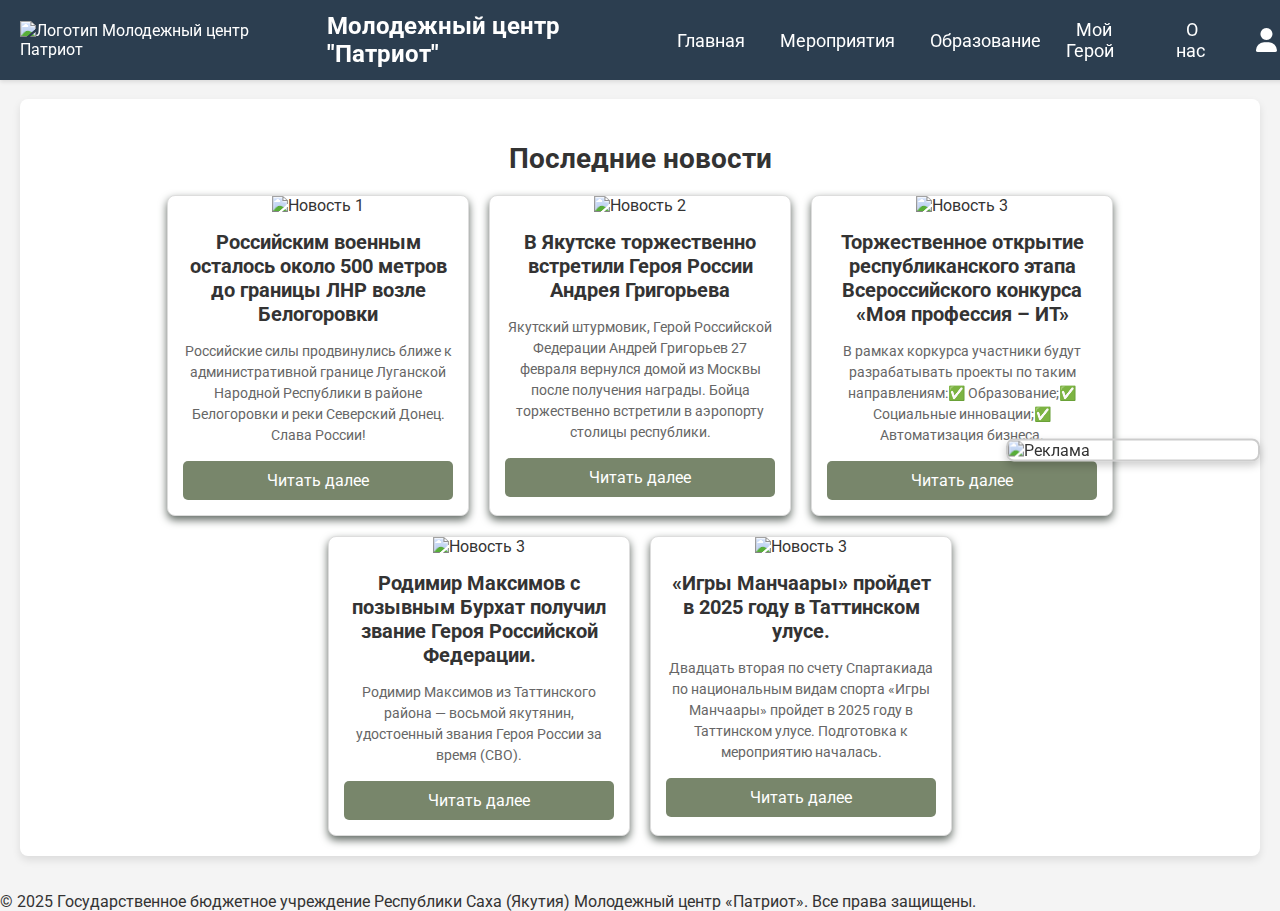
==== index.html @ aa693947 "Add files via upload" ====
<!DOCTYPE html>
<html lang="ru">
<head>
    <meta charset="UTF-8">
    <meta name="viewport" content="width=device-width, initial-scale=1.0">
    <title>Главная</title>
    <link href="https://fonts.googleapis.com/css2?family=Roboto:wght@400;700&display=swap" rel="stylesheet">
    <link rel="stylesheet" href="https://cdnjs.cloudflare.com/ajax/libs/font-awesome/6.0.0/css/all.min.css">
    <link rel="stylesheet" href="styles.css">
</head>
<body>
    <header>
        <div class="logo">
            <img src="images/logo.png" alt="Логотип Молодежный центр Патриот">
        </div>
        <h1 >Молодежный центр "Патриот"</h1>
        <nav>
            <ul>
                <li><a href="index.html">Главная</a></li>
                <li><a href="discussions.html">Мероприятия</a></li>
                <li><a href="quizzes.html">Образование</a></li>
                <li><a href="geroy.html">Мой Герой</a></li>
                <li><a href="onas.html">О нас</a></li>
                <button id="profileButton" class="profile-button">
                        <i class="fas fa-user"></i>
                    </button>
                    <a>ㅤ</a>

            </ul>
        </nav>
    </header>

    <div class="banner">
        <img src="images/banner.jpg" alt="Знамя Победы">
    </div>

    <main>
        <section class="news-section">
            <h2>Последние новости</h2>
            <div class="news-container">
                <!-- Новость 1 -->
                <div class="news-card">
                    <img src="images/img1.jpg" alt="Новость 1">
                    <h3>Российским военным осталось около 500 метров до границы ЛНР возле Белогоровки</h3>
                    <p>Российские силы продвинулись ближе к административной границе Луганской Народной Республики в районе Белогоровки и реки Северский Донец. Слава России!</p>
                    <a href="#" class="read-more" data-news-id="1">Читать далее</a>
                </div>

                <!-- Новость 2 -->
                <div class="news-card">
                    <img src="images/img2.jpg" alt="Новость 2">
                    <h3>В Якутске торжественно встретили Героя России Андрея Григорьева</h3>
                    <p>Якутский штурмовик, Герой Российской Федерации Андрей Григорьев 27 февраля вернулся домой из Москвы после получения награды. Бойца торжественно встретили в аэропорту столицы республики.</p>
                    <a href="#" class="read-more" data-news-id="2">Читать далее</a>
                </div>

                <!-- Новость 3 -->
                <div class="news-card">
                    <img src="images/img3.jpg" alt="Новость 3">
                    <h3>Торжественное открытие республиканского этапа Всероссийского конкурса «Моя профессия – ИТ»</h3>
                    <p>В рамках коркурса участники будут разрабатывать проекты по таким направлениям:✅ Образование;✅ Социальные инновации;✅ Автоматизация бизнеса.</p>
                    <a href="#" class="read-more" data-news-id="3">Читать далее</a>
                </div>

                <!-- Новость 4 -->
                <div class="news-card">
                    <img src="images/img4.jpg" alt="Новость 3">
                    <h3>Родимир Максимов с позывным Бурхат получил звание Героя Российской Федерации.</h3>
                    <p>Родимир Максимов из Таттинского района — восьмой якутянин, удостоенный звания Героя России за время (СВО).</p>
                    <a href="#" class="read-more" data-news-id="4">Читать далее</a>
                </div>

                <!-- Новость 5 -->
                <div class="news-card">
                    <img src="images/img5.jpg" alt="Новость 3">
                    <h3>«Игры Манчаары» пройдет в 2025 году в Таттинском улусе.</h3>
                    <p>Двадцать вторая по счету Спартакиада по национальным видам спорта «Игры Манчаары» пройдет в 2025 году в Таттинском улусе. Подготовка к мероприятию началась.</p>
                    <a href="#" class="read-more" data-news-id="5">Читать далее</a>
                </div>
            </div>
        </section>
    </main>

    <div id="newsModal" class="modal">
        <div class="modal-content">
            <span class="close-button">&times;</span>
            <h2 id="modalTitle"></h2>
            <img id="modalImage" src="" alt="" style="width: 100%; height: auto; border-radius: 8px; margin-bottom: 20px;">
            <p id="modalDescription"></p>
        </div>
    </div>



        <p>&copy; 2025 Государственное бюджетное учреждение Республики Саха (Якутия) Молодежный центр «Патриот». Все права защищены.</p>
   
    <div id="ad-banner">
        <img src="images/adbanner.jpg" alt="Реклама">
    </div>

    <script src="scripts.js"></script>
</body>
</html>
---- styles.css ----
html, body {
    height: 100%;
    margin: 0;
    padding: 0;
    font-family: Arial, sans-serif;
    background-color: #f4f4f4;
    color: #333;
}

body {
    display: flex;
    flex-direction: column;
}

header {
    position: fixed;
    top: 0;
    left: 0;
    width: 100%;
    height: 60px;
    background-color: #2c3e50;
    box-shadow: 0 2px 4px rgba(0, 0, 0, 0.1);
    padding: 10px 20px;
    display: flex;
    align-items: center;
    justify-content: space-between;
    z-index: 1000;
}

.logo {
    margin-right: 20px;
}

.logo img {
    max-height: 50px;
    width: auto;
}

header h1 {
    margin: 0;
    font-size: 24px;
    flex-grow: 1;
    text-align: left; /* Заголовок выровнен по левому краю */
    color: #fff;
    margin-left: 20px; /* Отступ слева для заголовка */
}

nav ul {
    display: flex;
    list-style: none;
    margin: 0;
    padding: 0;
    gap: 15px;
}

nav ul li {
    display: inline-block;
}

nav ul li a {
    color: #fff;
    text-decoration: none;
    font-size: 18px;
    padding: 5px 10px;
    transition: background-color 0.3s;
}

nav ul li a:hover {
    background-color: rgba(255, 255, 255, 0.2);
    border-radius: 5px;
}

.profile-button {
    background: none;
    border: none;
    cursor: pointer;
    font-size: 1.5rem;
    color: #fff;
    padding: 0.5rem;
    display: flex;
    align-items: center;
    justify-content: center;
    transition: color 0.3s ease;
}

.profile-button:hover {
    color: #007bff;
}

/* Main content */
main {
    padding-top: 80px; /* Отступ сверху для header */
    padding-bottom: 60px; /* Отступ снизу для footer */
    flex: 1;
}

/* Footer */
footer {
    position: fixed;
    bottom: 0;
    left: 0;
    width: 100%;
    height: 60px;
    background-color: #333;
    color: #fff;
    text-align: center;
    padding: 10px 0;
    z-index: 1000;
}

.banner {
    width: 100%; 
    text-align: center; 
    margin-top: 60px; 
}

.banner img {
    width: 100%; 
    height: auto;
    max-height: 300px; 
    object-fit: cover; 
}

/* Стили для секций */
.news-section, .events-section, .about-section, .quiz-section, .hero-section {
    padding: 20px;
    max-width: 1200px;
    margin: 0 auto;
    background-color: #fff;
    border-radius: 8px;
    box-shadow: 0 4px 8px rgba(0, 0, 0, 0.1);
}

.news-section h2, .events-section h2, .about-section h2, .quiz-section h2, .hero-section h2 {
    text-align: center;
    font-size: 28px;
    margin-bottom: 20px;
    color: #333;
}

/* Стили для карточек */
.news-container, .events-container, .hero-list {
    display: flex;
    flex-wrap: wrap;
    gap: 20px;
    justify-content: center;
}

.news-card, .event-card, .hero-card {
    background-color: #fff;
    border: 1px solid #ddd;
    border-radius: 8px;
    overflow: hidden;
    width: 300px;
    box-shadow: 0 4px 8px rgba(97, 105, 99, 100);
    transition: transform 0.3s, box-shadow 0.3s;
}

.news-card:hover, .event-card:hover, .hero-card:hover {
    transform: translateY(-5px);
    box-shadow: 0 8px 16px rgba(97, 105, 99, 100);
}

.news-card img, .event-card img, .hero-card img {
    width: 100%;
    height: 200px;
    object-fit: cover;
}

.news-card h3, .event-card h3, .hero-card h3 {
    font-size: 20px;
    margin: 15px;
    color: #333;
}

.news-card p, .event-card p, .hero-card p {
    font-size: 14px;
    margin: 0 15px 15px;
    color: #666;
    line-height: 1.5;
}

.news-card a, .event-card a {
    display: block;
    text-align: center;
    margin: 15px;
    padding: 10px;
    background-color: #78866b;
    color: #fff;
    text-decoration: none;
    border-radius: 5px;
    transition: background-color 0.3s;
}

.news-card a:hover, .event-card a:hover {
    background-color: #5a6650;
}

/* Рекламный баннер */
#ad-banner {
    position: fixed;
    top: 50%;
    right: 20px;
    transform: translateY(-50%);
    width: 250px;
    z-index: 1000;
    cursor: pointer;
    border: 2px solid #ccc;
    border-radius: 8px;
    overflow: hidden;
    box-shadow: 0 4px 8px rgba(0, 0, 0, 0.2);
    transition: transform 0.3s ease, box-shadow 0.3s ease;
}

#ad-banner:hover {
    transform: translateY(-50%) scale(1.05);
    box-shadow: 0 8px 16px rgba(0, 0, 0, 0.3);
}

#ad-banner img {
    width: 100%;
    height: auto;
    display: block;
}

/* Модальное окно */
.modal {
    display: none;
    position: fixed;
    top: 0;
    left: 0;
    width: 100%;
    height: 100%;
    background-color: rgba(97, 105, 99, 100);
    justify-content: center;
    align-items: center;
    overflow-y: auto;
}

.modal-content {
    background-color: #fff;
    padding: 20px;
    border-radius: 10px;
    width: 80%;
    max-width: 600px;
    max-height: 80vh;
    overflow-y: auto;
}

.close-button {
    position: absolute;
    top: 10px;
    right: 10px;
    font-size: 1.5em;
    cursor: pointer;
}

.close-button:hover {
    color: red;
}

/* Общие стили */
body {
    font-family: Arial, sans-serif;
    background-color: #f4f4f4;
    color: #333;
    margin: 0;
    padding: 0;
    display: flex;
    flex-direction: column;
    min-height: 100vh;
}

header {
    background-color: #2c3e50;
    color: #fff;
    padding: 10px 20px;
    display: flex;
    justify-content: space-between;
    align-items: center;
    box-shadow: 0 2px 4px rgba(0, 0, 0, 0.1);
}

header h1 {
    margin: 0;
    font-size: 24px;
}

nav ul {
    list-style: none;
    margin: 0;
    padding: 0;
    display: flex;
    gap: 15px;
    align-items: center;
}

nav ul li {
    display: inline-block;
}

nav ul li a {
    color: #fff;
    text-decoration: none;
    font-size: 18px;
    padding: 5px 10px;
    transition: background-color 0.3s;
}

nav ul li a:hover {
    background-color: rgba(255, 255, 255, 0.2);
    border-radius: 5px;
}

.profile-button {
    background: none;
    border: none;
    cursor: pointer;
    font-size: 1.5rem;
    color: #fff;
    padding: 0.5rem;
    display: flex;
    align-items: center;
    justify-content: center;
    transition: color 0.3s ease;
}

.profile-button:hover {
    color: #007bff;
}

/* Основное содержимое */
main {
    flex: 1;
    display: flex;
    justify-content: center;
    align-items: center;
    padding: 20px;
}

.login-section {
    background-color: #fff;
    padding: 20px;
    border-radius: 8px;
    box-shadow: 0 4px 8px rgba(0, 0, 0, 0.1);
    max-width: 400px;
    width: 100%;
    text-align: center;
}

.login-section h2 {
    margin-bottom: 20px;
    font-size: 24px;
    color: #333;
}

#login-form {
    display: flex;
    flex-direction: column;
    gap: 15px;
}

#login-form input {
    padding: 10px;
    border: 1px solid #ccc;
    border-radius: 5px;
    font-size: 16px;
}

#login-form button {
    padding: 10px;
    background-color: #78866b;
    color: #fff;
    border: none;
    border-radius: 5px;
    font-size: 16px;
    cursor: pointer;
    transition: background-color 0.3s;
}

#login-form button:hover {
    background-color: #5a6650;
}

.register-button {
    display: inline-block;
    margin-top: 10px;
    padding: 10px;
    background-color: #28a745;
    color: #fff;
    text-decoration: none;
    border-radius: 5px;
    font-size: 16px;
    transition: background-color 0.3s;
}

.register-button:hover {
    background-color: #218838;
}

/* Подвал */
footer {
    background-color: #333;
    color: #fff;
    text-align: center;
    padding: 10px 0;
    margin-top: auto;
}

/* Общие стили */
body {
    font-family: Arial, sans-serif;
    background-color: #f4f4f4;
    color: #333;
    margin: 0;
    padding: 0;
    display: flex;
    flex-direction: column;
    min-height: 100vh;
}

/* Шапка */
header {
    background-color: #2c3e50;
    color: #fff;
    padding: 10px 20px;
    display: flex;
    justify-content: space-between;
    align-items: center;
    box-shadow: 0 2px 4px rgba(0, 0, 0, 0.1);
}

header h1 {
    margin: 0;
    font-size: 24px;
}

nav ul {
    list-style: none;
    margin: 0;
    padding: 0;
    display: flex;
    gap: 15px;
    align-items: center;
}

nav ul li {
    display: inline-block;
}

nav ul li a {
    color: #fff;
    text-decoration: none;
    font-size: 18px;
    padding: 5px 10px;
    transition: background-color 0.3s;
}

nav ul li a:hover {
    background-color: rgba(255, 255, 255, 0.2);
    border-radius: 5px;
}

.profile-button {
    background: none;
    border: none;
    cursor: pointer;
    font-size: 1.5rem;
    color: #fff;
    padding: 0.5rem;
    display: flex;
    align-items: center;
    justify-content: center;
    transition: color 0.3s ease;
}

.profile-button:hover {
    color: #007bff;
}

/* Основное содержимое */
main {
    flex: 1;
    display: flex;
    justify-content: center;
    align-items: center;
    padding: 20px;
}

section {
    background-color: #fff;
    padding: 20px;
    border-radius: 8px;
    box-shadow: 0 4px 8px rgba(0, 0, 0, 0.1);
    max-width: 400px;
    width: 100%;
    text-align: center;
}

section h2 {
    margin-bottom: 20px;
    font-size: 24px;
    color: #333;
}

/* Форма регистрации */
#register-form {
    display: flex;
    flex-direction: column;
    gap: 15px;
}

#register-form input {
    padding: 10px;
    border: 1px solid #ccc;
    border-radius: 5px;
    font-size: 16px;
}

#register-form button {
    padding: 10px;
    background-color: #78866b;
    color: #fff;
    border: none;
    border-radius: 5px;
    font-size: 16px;
    cursor: pointer;
    transition: background-color 0.3s;
}

#register-form button:hover {
    background-color: #5a6650;
}

footer {
    background-color: #333; 
    color: #fff; 
    text-align: center;
    padding: 20px 0; 
    width: 100%; 
    box-shadow: 0 -2px 4px rgba(0, 0, 0, 0.1);
    margin-top: auto; 
}
body {
    min-height: 100vh; 
}

main {
    flex: 1; 
}

/* Общие стили */
html, body {
    height: 100%;
    margin: 0;
    padding: 0;
    font-family: 'Roboto', sans-serif;
    background-color: #f4f4f4;
    color: #333;
}

body {
    display: flex;
    flex-direction: column;
}

/* Шапка */
header {
    background-color: #2c3e50;
    color: #fff;
    padding: 10px 20px;
    display: flex;
    justify-content: space-between;
    align-items: center;
    box-shadow: 0 2px 4px rgba(0, 0, 0, 0.1);
}

header h1 {
    margin: 0;
    font-size: 24px;
}

nav ul {
    list-style: none;
    margin: 0;
    padding: 0;
    display: flex;
    gap: 15px;
    align-items: center;
}

nav ul li {
    display: inline-block;
}

nav ul li a {
    color: #fff;
    text-decoration: none;
    font-size: 18px;
    padding: 5px 10px;
    transition: background-color 0.3s;
}

nav ul li a:hover {
    background-color: rgba(255, 255, 255, 0.2);
    border-radius: 5px;
}

.profile-button {
    background: none;
    border: none;
    cursor: pointer;
    font-size: 1.5rem;
    color: #fff;
    padding: 0.5rem;
    display: flex;
    align-items: center;
    justify-content: center;
    transition: color 0.3s ease;
}

.profile-button:hover {
    color: #007bff;
}

/* Основное содержимое */
main {
    flex: 1;
    padding: 20px;
    display: flex;
    flex-direction: column;
    align-items: center;
}

.buttons-container {
    display: flex;
    gap: 20px;
    margin-bottom: 20px;
}

.buttons-container button {
    padding: 10px 20px;
    background-color: #78866b;
    color: #fff;
    border: none;
    border-radius: 5px;
    font-size: 16px;
    cursor: pointer;
    transition: background-color 0.3s;
}

.buttons-container button:hover {
    background-color: #5a6650;
}

/* Модальные окна */
.modal {
    display: none;
    position: fixed;
    top: 0;
    left: 0;
    width: 100%;
    height: 100%;
    background-color: rgba(0, 0, 0, 0.7);
    justify-content: center;
    align-items: center;
    overflow-y: auto;
}

.modal-content {
    background-color: #fff;
    padding: 20px;
    border-radius: 10px;
    width: 90%;
    max-width: 600px;
    max-height: 80vh;
    overflow-y: auto;
    position: relative;
}

.close-button {
    position: absolute;
    top: 10px;
    right: 10px;
    font-size: 1.5em;
    cursor: pointer;
    color: #333;
}

.close-button:hover {
    color: red;
}

/* Форма викторины */
#quizForm {
    display: flex;
    flex-direction: column;
    gap: 15px;
}

.question {
    margin-bottom: 20px;
}

.question h3 {
    font-size: 18px;
    margin-bottom: 10px;
}

.question label {
    display: block;
    margin-bottom: 10px;
    font-size: 16px;
}

.question input[type="radio"] {
    margin-right: 10px;
}

#quizForm button {
    padding: 10px;
    background-color: #78866b;
    color: #fff;
    border: none;
    border-radius: 5px;
    font-size: 16px;
    cursor: pointer;
    transition: background-color 0.3s;
}

#quizForm button:hover {
    background-color: #5a6650;
}

/* Результат викторины */
.result {
    margin-top: 20px;
    text-align: center;
}

.result h3 {
    font-size: 24px;
    margin-bottom: 10px;
}

.result p {
    font-size: 18px;
    color: #333;
}

/* Видеоуроки */
.video-container {
    display: flex;
    flex-direction: column;
    gap: 20px;
}

.video-container iframe {
    width: 100%;
    height: 315px;
    border: none;
    border-radius: 8px;
}

/* Статьи */
.articles-container {
    display: flex;
    flex-direction: column;
    gap: 20px;
}

.article {
    background-color: #fff;
    border: 1px solid #ddd;
    border-radius: 8px;
    padding: 15px;
    box-shadow: 0 4px 8px rgba(0, 0, 0, 0.1);
}

.article h3 {
    font-size: 20px;
    margin-bottom: 10px;
    color: #333;
}

.article p {
    font-size: 14px;
    color: #666;
    line-height: 1.5;
}

/* Подвал */
footer {
    background-color: #333;
    color: #fff;
    text-align: center;
    padding: 20px 0;
    width: 100%;
    box-shadow: 0 -2px 4px rgba(0, 0, 0, 0.1);
    margin-top: auto;
}
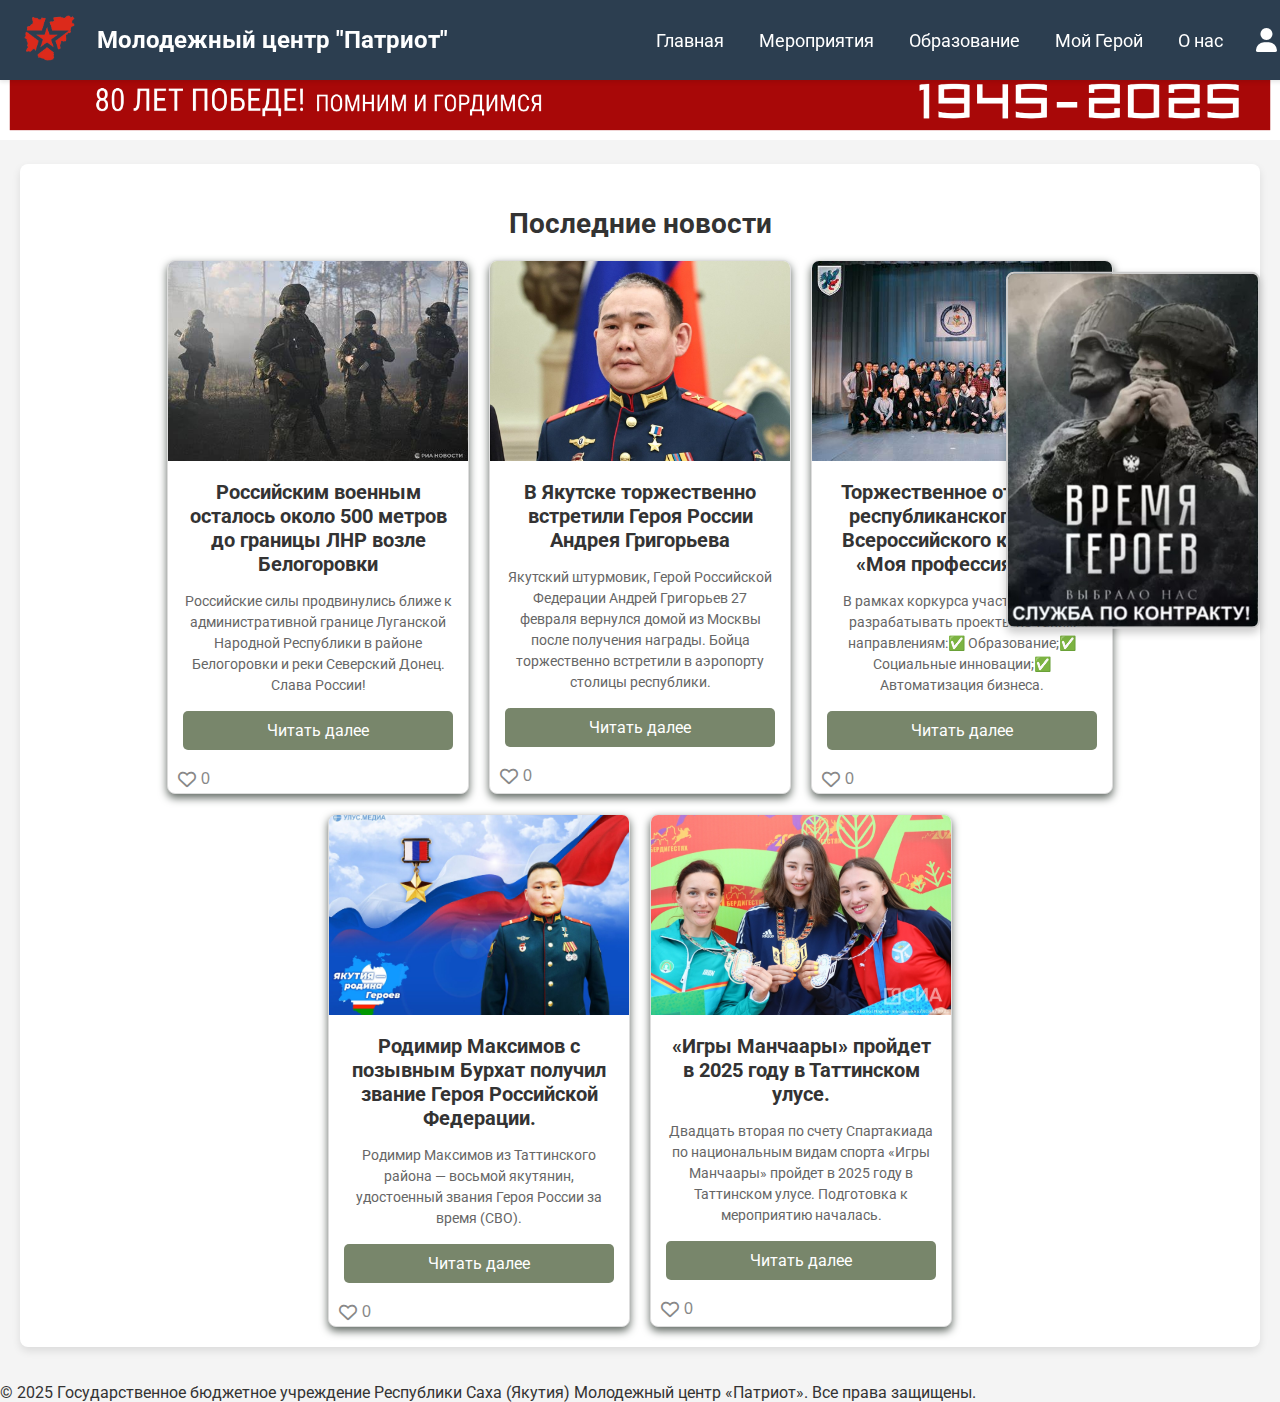
==== commit 7bd9c047: "Add files via upload" ====
--- a/index.html
+++ b/index.html
@@ -44,6 +44,10 @@
                     <h3>Российским военным осталось около 500 метров до границы ЛНР возле Белогоровки</h3>
                     <p>Российские силы продвинулись ближе к административной границе Луганской Народной Республики в районе Белогоровки и реки Северский Донец. Слава России!</p>
                     <a href="#" class="read-more" data-news-id="1">Читать далее</a>
+                        <button class="like-button" data-news-id="1">
+        <i class="far fa-heart"></i> <
+        <span class="like-count">0</span> 
+    </button>
                 </div>
 
                 <!-- Новость 2 -->
@@ -52,6 +56,10 @@
                     <h3>В Якутске торжественно встретили Героя России Андрея Григорьева</h3>
                     <p>Якутский штурмовик, Герой Российской Федерации Андрей Григорьев 27 февраля вернулся домой из Москвы после получения награды. Бойца торжественно встретили в аэропорту столицы республики.</p>
                     <a href="#" class="read-more" data-news-id="2">Читать далее</a>
+                    <button class="like-button" data-news-id="1">
+        <i class="far fa-heart"></i> <
+        <span class="like-count">0</span> 
+    </button>
                 </div>
 
                 <!-- Новость 3 -->
@@ -60,6 +68,10 @@
                     <h3>Торжественное открытие республиканского этапа Всероссийского конкурса «Моя профессия – ИТ»</h3>
                     <p>В рамках коркурса участники будут разрабатывать проекты по таким направлениям:✅ Образование;✅ Социальные инновации;✅ Автоматизация бизнеса.</p>
                     <a href="#" class="read-more" data-news-id="3">Читать далее</a>
+                    <button class="like-button" data-news-id="1">
+        <i class="far fa-heart"></i> <
+        <span class="like-count">0</span> 
+    </button>
                 </div>
 
                 <!-- Новость 4 -->
@@ -68,6 +80,10 @@
                     <h3>Родимир Максимов с позывным Бурхат получил звание Героя Российской Федерации.</h3>
                     <p>Родимир Максимов из Таттинского района — восьмой якутянин, удостоенный звания Героя России за время (СВО).</p>
                     <a href="#" class="read-more" data-news-id="4">Читать далее</a>
+                    <button class="like-button" data-news-id="1">
+        <i class="far fa-heart"></i> <
+        <span class="like-count">0</span> 
+    </button>
                 </div>
 
                 <!-- Новость 5 -->
@@ -76,6 +92,10 @@
                     <h3>«Игры Манчаары» пройдет в 2025 году в Таттинском улусе.</h3>
                     <p>Двадцать вторая по счету Спартакиада по национальным видам спорта «Игры Манчаары» пройдет в 2025 году в Таттинском улусе. Подготовка к мероприятию началась.</p>
                     <a href="#" class="read-more" data-news-id="5">Читать далее</a>
+                    <button class="like-button" data-news-id="1">
+        <i class="far fa-heart"></i> <
+        <span class="like-count">0</span> 
+    </button>
                 </div>
             </div>
         </section>
--- a/styles.css
+++ b/styles.css
@@ -789,7 +789,6 @@
     line-height: 1.5;
 }
 
-/* Подвал */
 footer {
     background-color: #333;
     color: #fff;
@@ -798,4 +797,78 @@
     width: 100%;
     box-shadow: 0 -2px 4px rgba(0, 0, 0, 0.1);
     margin-top: auto;
+}
+
+.like-button {
+    background: none;
+    border: none;
+    cursor: pointer;
+    font-size: 16px;
+    color: #888;
+    display: flex;
+    align-items: center;
+    gap: 5px;
+    padding: 5px 10px;
+    border-radius: 5px;
+    transition: color 0.3s ease;
+}
+
+.like-button:hover {
+    color: #ff4757;
+}
+
+.like-button.liked {
+    color: #ff4757;
+}
+
+.like-button .fa-heart {
+    font-size: 18px;
+}
+
+.comments-section {
+    margin-top: 20px;
+    border-top: 1px solid #ddd;
+    padding-top: 10px;
+}
+
+.comments-section h4 {
+    margin-bottom: 10px;
+    font-size: 16px;
+    color: #333;
+}
+
+.comments-list {
+    list-style: none;
+    padding: 0;
+    margin: 0 0 10px 0;
+}
+
+.comments-list li {
+    background: #f9f9f9;
+    padding: 10px;
+    margin-bottom: 5px;
+    border-radius: 5px;
+    border: 1px solid #eee;
+}
+
+.comment-form textarea {
+    width: 100%;
+    padding: 10px;
+    border: 1px solid #ddd;
+    border-radius: 5px;
+    resize: vertical;
+    margin-bottom: 10px;
+}
+
+.comment-form button {
+    background: #007bff;
+    color: #fff;
+    border: none;
+    padding: 8px 15px;
+    border-radius: 5px;
+    cursor: pointer;
+}
+
+.comment-form button:hover {
+    background: #0056b3;
 }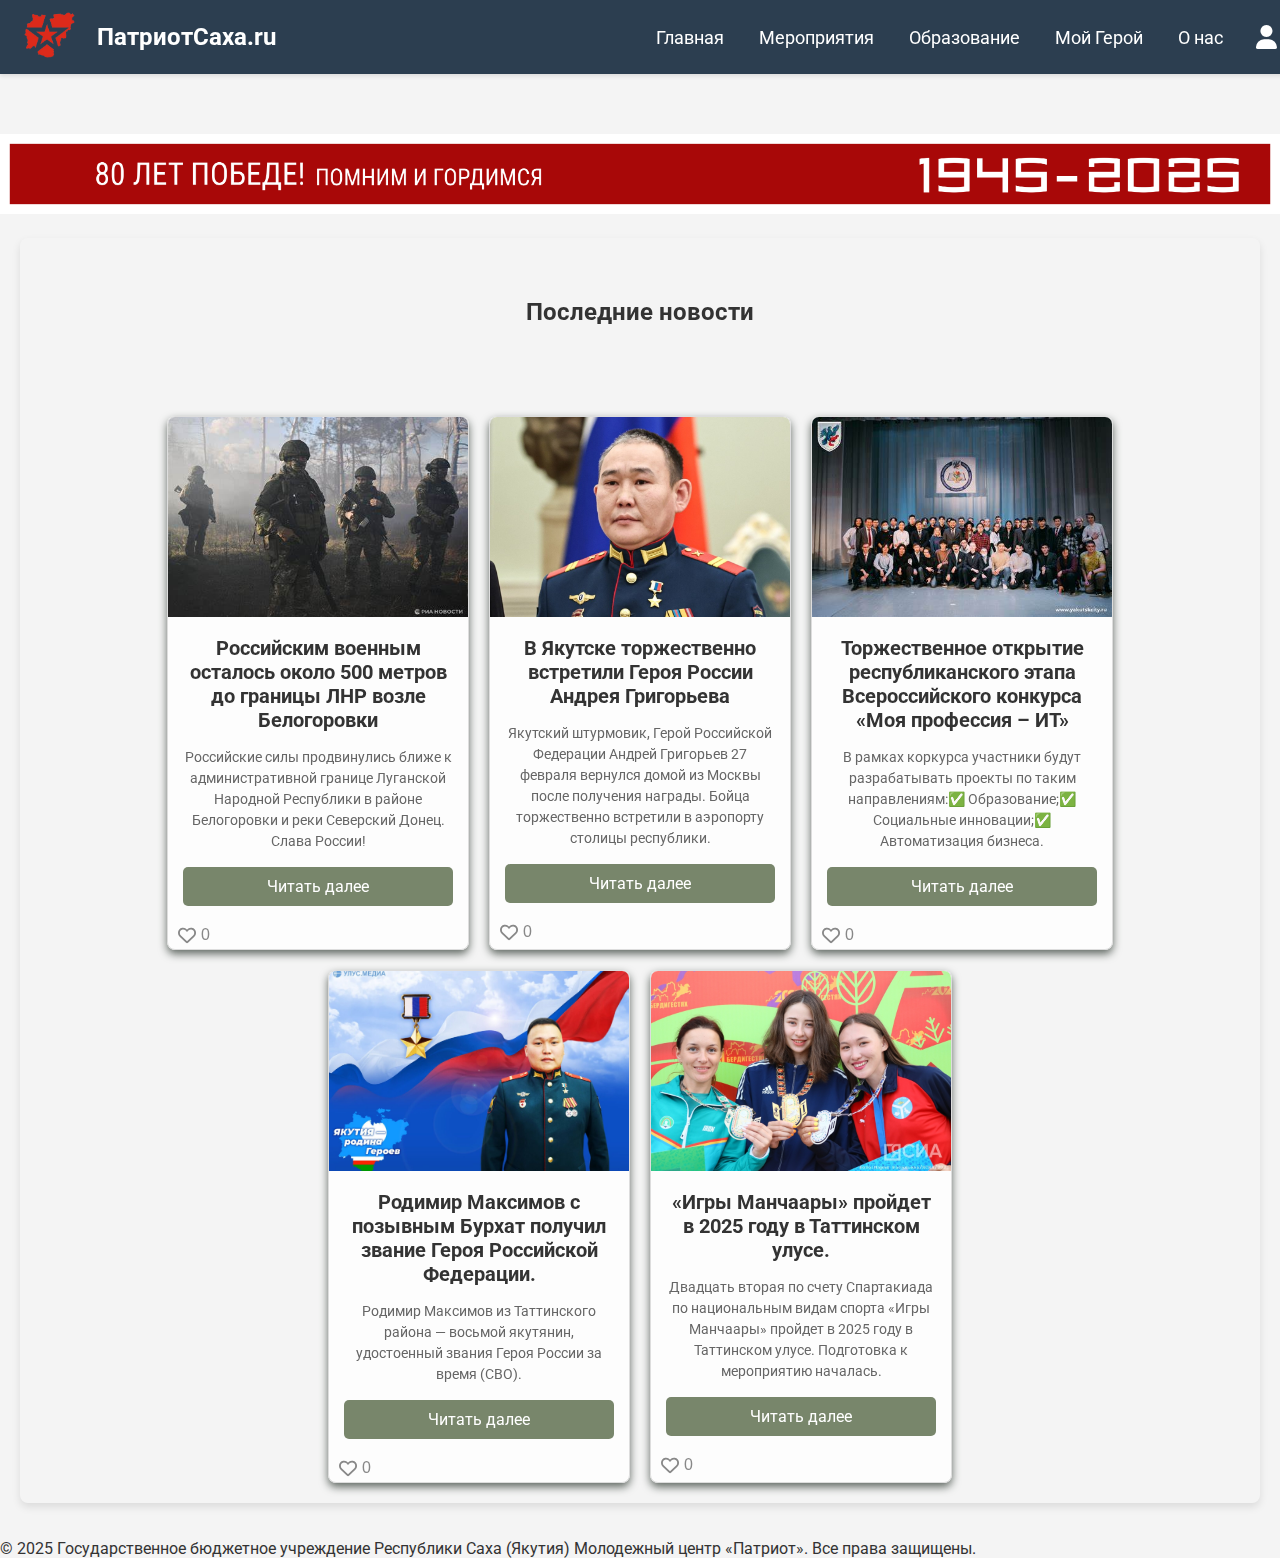
==== commit d0d8392c: "Add files via upload" ====
--- a/index.html
+++ b/index.html
@@ -7,13 +7,40 @@
     <link href="https://fonts.googleapis.com/css2?family=Roboto:wght@400;700&display=swap" rel="stylesheet">
     <link rel="stylesheet" href="https://cdnjs.cloudflare.com/ajax/libs/font-awesome/6.0.0/css/all.min.css">
     <link rel="stylesheet" href="styles.css">
+    <style type="text/css">
+        #news-container {
+    display: flex;
+    flex-direction: column;
+    gap: 20px;
+    padding: 20px;
+}
+
+.news-item {
+    background: #f9f9f9;
+    border: 1px solid #ddd;
+    border-radius: 8px;
+    padding: 15px;
+    box-shadow: 0 2px 5px rgba(0, 0, 0, 0.1);
+}
+
+.news-item h3 {
+    margin: 0 0 10px 0;
+    font-size: 18px;
+}
+
+.news-item p {
+    margin: 5px 0;
+    font-size: 14px;
+    color: #555;
+}
+    </style>
 </head>
 <body>
     <header>
         <div class="logo">
             <img src="images/logo.png" alt="Логотип Молодежный центр Патриот">
         </div>
-        <h1 >Молодежный центр "Патриот"</h1>
+        <h1 >ПатриотСаха.ru</h1>
         <nav>
             <ul>
                 <li><a href="index.html">Главная</a></li>
@@ -29,19 +56,24 @@
             </ul>
         </nav>
     </header>
-
+    <video autoplay muted loop id="background-video">
+    <source src="images/o.mp4" type="video/mp4">
+    Ваш браузер не поддерживает видео.
+</video>
     <div class="banner">
         <img src="images/banner.jpg" alt="Знамя Победы">
     </div>
 
     <main>
+<div id="news.title"></div>
+
         <section class="news-section">
-            <h2>Последние новости</h2>
+            <h2 id="news-container">Последние новости</h2>
             <div class="news-container">
                 <!-- Новость 1 -->
                 <div class="news-card">
                     <img src="images/img1.jpg" alt="Новость 1">
-                    <h3>Российским военным осталось около 500 метров до границы ЛНР возле Белогоровки</h3>
+                    <h3  id="users-list" >Российским военным осталось около 500 метров до границы ЛНР возле Белогоровки</h3>
                     <p>Российские силы продвинулись ближе к административной границе Луганской Народной Республики в районе Белогоровки и реки Северский Донец. Слава России!</p>
                     <a href="#" class="read-more" data-news-id="1">Читать далее</a>
                         <button class="like-button" data-news-id="1">
@@ -114,10 +146,63 @@
 
         <p>&copy; 2025 Государственное бюджетное учреждение Республики Саха (Якутия) Молодежный центр «Патриот». Все права защищены.</p>
    
-    <div id="ad-banner">
-        <img src="images/adbanner.jpg" alt="Реклама">
-    </div>
 
     <script src="scripts.js"></script>
+
+    <script type="module">
+        // Импорт Firebase модулей
+        import { initializeApp } from "https://www.gstatic.com/firebasejs/10.1.0/firebase-app.js";
+        import { getFirestore, collection, getDocs } from "https://www.gstatic.com/firebasejs/10.1.0/firebase-firestore.js";
+
+        // Конфигурация Firebase
+        const firebaseConfig = {
+         apiKey: "AIzaSyBjCKJcg2Cs2xjeIZdDAea8MOgXT_aOKnE",
+         authDomain: "patriotykt-59e2e.firebaseapp.com",
+        projectId: "patriotykt-59e2e",
+         storageBucket: "patriotykt-59e2e.firebasestorage.app",
+         messagingSenderId: "138322763855",
+         appId: "1:138322763855:web:de27b2222bd8a86b318a3a",
+         measurementId: "G-1BV8LBRLNR"
+        };
+
+        // Инициализация Firebase
+        const app = initializeApp(firebaseConfig);
+        const db = getFirestore(app); // Инициализация Firestore
+
+        // Функция для получения данных из Firestore
+        async function fetchNews() {
+            const querySnapshot = await getDocs(collection(db, "news"));
+            const newsContainer = document.getElementById('news-container');
+            newsContainer.innerHTML = ''; // Очистка контейнера
+
+            querySnapshot.forEach((doc) => {
+                const news = doc.data();
+                const newsElement = document.createElement('div');
+                newsElement.className = 'news-item';
+                newsElement.innerHTML = `
+                    <h3>${news.title}</h3>
+                    <p>${news.about}</p>
+                    <button onclick="fetchNewsById('${doc.id}')">Подробнее</button>
+                `;
+                newsContainer.appendChild(newsElement);
+            });
+        }
+
+                // Функция для получения новости по ID
+        async function fetchNewsById(newsId) {
+            const docRef = doc(db, "news", newsId);
+            const docSnap = await getDoc(docRef);
+
+            if (docSnap.exists()) {
+                const news = docSnap.data();
+                alert(`Новость: ${news.title}\nОписание: ${news.about}`);
+            } else {
+                alert("Новость не найдена!");
+            }
+        }
+
+        // Вызов функции для получения данных
+        fetchNews();
+    </script>
 </body>
 </html>--- a/styles.css
+++ b/styles.css
@@ -3,28 +3,30 @@
     margin: 0;
     padding: 0;
     font-family: Arial, sans-serif;
-    background-color: #f4f4f4;
     color: #333;
 }
 
 body {
-    display: flex;
-    flex-direction: column;
+    margin: 0;
+    padding: 0;
+    font-family: 'Roboto', sans-serif;
+    color: white; /* Цвет текста для контраста */
+    background: transparent; /* Убедитесь, что фон прозрачный */
 }
 
 header {
-    position: fixed;
+    position: relative;
     top: 0;
     left: 0;
     width: 100%;
     height: 60px;
-    background-color: #2c3e50;
+    background-color: rgba(44, 62, 80, 0.8); /* Полупрозрачный фон */
     box-shadow: 0 2px 4px rgba(0, 0, 0, 0.1);
     padding: 10px 20px;
     display: flex;
     align-items: center;
     justify-content: space-between;
-    z-index: 1000;
+    z-index: 1;
 }
 
 .logo {
@@ -89,14 +91,17 @@
 
 /* Main content */
 main {
+    position: relative;
     padding-top: 80px; /* Отступ сверху для header */
     padding-bottom: 60px; /* Отступ снизу для footer */
+    z-index: 1;
     flex: 1;
+    background: none;
 }
 
 /* Footer */
 footer {
-    position: fixed;
+    position: relative;
     bottom: 0;
     left: 0;
     width: 100%;
@@ -105,7 +110,7 @@
     color: #fff;
     text-align: center;
     padding: 10px 0;
-    z-index: 1000;
+    z-index: 1;
 }
 
 .banner {
@@ -119,9 +124,10 @@
     height: auto;
     max-height: 300px; 
     object-fit: cover; 
-}
-
-/* Стили для секций */
+    z-index: 0;
+}
+
+
 .news-section, .events-section, .about-section, .quiz-section, .hero-section {
     padding: 20px;
     max-width: 1200px;
@@ -129,17 +135,21 @@
     background-color: #fff;
     border-radius: 8px;
     box-shadow: 0 4px 8px rgba(0, 0, 0, 0.1);
+    background: none;
 }
 
 .news-section h2, .events-section h2, .about-section h2, .quiz-section h2, .hero-section h2 {
-    text-align: center;
-    font-size: 28px;
-    margin-bottom: 20px;
-    color: #333;
-}
-
-/* Стили для карточек */
+    background-color: rgba(255, 255, 255, 0.8); /* Полупрозрачный белый фон */
+    padding: 20px;
+    border-radius: 8px;
+    margin: 20px auto;
+    background: none;
+}
+
+
 .news-container, .events-container, .hero-list {
+    position: relative;
+    padding-top: 50px;
     display: flex;
     flex-wrap: wrap;
     gap: 20px;
@@ -147,7 +157,7 @@
 }
 
 .news-card, .event-card, .hero-card {
-    background-color: #fff;
+    background: rgba(255, 255, 255, 0.8);
     border: 1px solid #ddd;
     border-radius: 8px;
     overflow: hidden;
@@ -196,21 +206,18 @@
     background-color: #5a6650;
 }
 
-/* Рекламный баннер */
+.page-container {
+    position: relative;
+}
+
 #ad-banner {
     position: fixed;
-    top: 50%;
-    right: 20px;
-    transform: translateY(-50%);
-    width: 250px;
-    z-index: 1000;
-    cursor: pointer;
-    border: 2px solid #ccc;
-    border-radius: 8px;
-    overflow: hidden;
-    box-shadow: 0 4px 8px rgba(0, 0, 0, 0.2);
-    transition: transform 0.3s ease, box-shadow 0.3s ease;
-}
+    top: 20px; /* Позиция сверху */
+    right: 20px; /* Позиция справа */
+    width: 300px; /* Ширина баннера */
+    z-index: 1000; /* Чтобы баннер был поверх других элементов */
+}
+
 
 #ad-banner:hover {
     transform: translateY(-50%) scale(1.05);
@@ -218,12 +225,10 @@
 }
 
 #ad-banner img {
-    width: 100%;
-    height: auto;
-    display: block;
-}
-
-/* Модальное окно */
+    max-width: 100%; 
+    height: auto; 
+}
+
 .modal {
     display: none;
     position: fixed;
@@ -485,6 +490,7 @@
     justify-content: center;
     align-items: center;
     padding: 20px;
+    background: none;
 }
 
 section {
@@ -871,4 +877,278 @@
 
 .comment-form button:hover {
     background: #0056b3;
-}+}
+
+@media (max-width: 768px) {
+    #ad-banner {
+        width: 100px; /* Уменьшить ширину на мобильных устройствах */
+    }
+}
+
+.slider {
+    position: relative;
+    width: 100%;
+    height: 200px; /* Высота слайдера */
+    overflow: hidden; /* Скрыть лишнее */
+    border-radius: 8px; /* Скругление углов */
+}
+
+.slide {
+    position: absolute;
+    width: 100%;
+    height: 100%;
+    opacity: 0; /* Скрыть все слайды по умолчанию */
+    transition: opacity 0.5s ease; /* Плавное переключение */
+}
+
+.slide.active {
+    opacity: 1; /* Показать активный слайд */
+}
+
+.slider-button {
+    position: absolute;
+    top: 50%;
+    transform: translateY(-50%);
+    background: rgba(0, 0, 0, 0.5);
+    color: white;
+    border: none;
+    padding: 10px;
+    cursor: pointer;
+    border-radius: 50%;
+    z-index: 1001;
+}
+
+.slider-button.prev {
+    left: 10px;
+}
+
+.slider-button.next {
+    right: 10px;
+}
+
+.district-select{
+    padding-top: 25px;
+
+}
+.hero-section h2{
+    font-weight: bold;
+    font-size: 30pt;
+}
+
+.h2{
+  padding-top: 25px;  
+font-weight: bold;
+
+}
+
+/* Стили для карточек героев */
+.hero-list {
+  display: flex;
+  flex-wrap: wrap;
+  gap: 20px;
+  padding: 20px;
+}
+
+.hero-card {
+  background: #f9f9f9;
+  border: 1px solid #ddd;
+  border-radius: 8px;
+  padding: 15px;
+  width: 300px;
+  box-shadow: 0 2px 5px rgba(0, 0, 0, 0.1);
+}
+
+.hero-card h3 {
+  margin: 0 0 10px 0;
+  font-size: 20px;
+  color: #333;
+}
+
+.hero-card p {
+  margin: 5px 0;
+  font-size: 14px;
+  color: #555;
+}
+
+/* Стили для модального окна */
+.modal {
+  display: none;
+  position: fixed;
+  z-index: 1000;
+  left: 0;
+  top: 0;
+  width: 100%;
+  height: 100%;
+  background-color: rgba(0, 0, 0, 0.5);
+}
+
+.modal-content {
+  background: white;
+  margin: 10% auto;
+  padding: 20px;
+  border-radius: 8px;
+  width: 90%;
+  max-width: 500px;
+  position: relative;
+}
+
+.close-button {
+  position: absolute;
+  top: 10px;
+  right: 10px;
+  font-size: 24px;
+  cursor: pointer;
+}
+
+/* Стили для формы */
+#addHeroForm label {
+  display: block;
+  margin: 10px 0 5px 0;
+}
+
+#addHeroForm input,
+#addHeroForm select,
+#addHeroForm textarea {
+  width: 100%;
+  padding: 8px;
+  margin-bottom: 10px;
+  border: 1px solid #ddd;
+  border-radius: 4px;
+}
+
+#addHeroForm button {
+  background: #007bff;
+  color: white;
+  border: none;
+  padding: 10px 15px;
+  border-radius: 4px;
+  cursor: pointer;
+}
+
+#addHeroForm button:hover {
+  background: #0056b3;
+}
+
+.volunteer-button {
+    background-color: #28a745; /* Зеленый цвет */
+    color: white;
+    border: none;
+    padding: 10px 15px;
+    border-radius: 5px;
+    cursor: pointer;
+    margin: 5px; /* Отступ от других элементов */
+    font-size: 14px;
+}
+
+.volunteer-button:hover {
+    background-color: #218838; /* Темно-зеленый цвет при наведении */
+}
+
+/* Стили для модального окна */
+.modal {
+    display: none;
+    position: fixed;
+    z-index: 1000;
+    left: 0;
+    top: 0;
+    width: 100%;
+    height: 100%;
+    background-color: rgba(0, 0, 0, 0.5);
+}
+
+.modal-content {
+    background: white;
+    margin: 10% auto;
+    padding: 20px;
+    border-radius: 8px;
+    width: 90%;
+    max-width: 500px;
+    position: relative;
+}
+
+.close-button {
+    position: absolute;
+    top: 10px;
+    right: 10px;
+    font-size: 24px;
+    cursor: pointer;
+}
+
+/* Стили для формы */
+#volunteerForm label {
+    display: block;
+    margin: 10px 0 5px 0;
+}
+
+#volunteerForm input,
+#volunteerForm select {
+    width: 100%;
+    padding: 8px;
+    margin-bottom: 10px;
+    border: 1px solid #ddd;
+    border-radius: 4px;
+}
+
+#volunteerForm button {
+    background: #007bff;
+    color: white;
+    border: none;
+    padding: 10px 15px;
+    border-radius: 4px;
+    cursor: pointer;
+}
+
+#volunteerForm button:hover {
+    background: #0056b3;
+}
+
+#background-video {
+    position: fixed;
+    top: 0;
+    left: 0;
+    width: 100%;
+    height: 100%;
+    object-fit: cover;
+    z-index: 0 !important; /* Видео будет позади всех элементов */
+}
+
+}
+.news-section, .events-section, .about-section, .quiz-section, .hero-section {
+    background-color: rgba(255, 255, 255, 0.8); /* Полупрозрачный белый фон */
+    padding: 20px;
+    border-radius: 8px;
+    margin: 20px auto;
+}
+
+/* Стили для модального окна истории ВОВ */
+.history-content {
+    font-size: 16px;
+    line-height: 1.6;
+    color: #333;
+}
+
+.history-content ul {
+    margin: 15px 0;
+    padding-left: 20px;
+}
+
+.history-content ul li {
+    margin-bottom: 10px;
+}
+
+/* Стили для модального окна истории СВО */
+.svo-content {
+    font-size: 16px;
+    line-height: 1.6;
+    color: #333;
+}
+
+.svo-content ul {
+    margin: 15px 0;
+    padding-left: 20px;
+}
+
+.svo-content ul li {
+    margin-bottom: 10px;
+}
+
